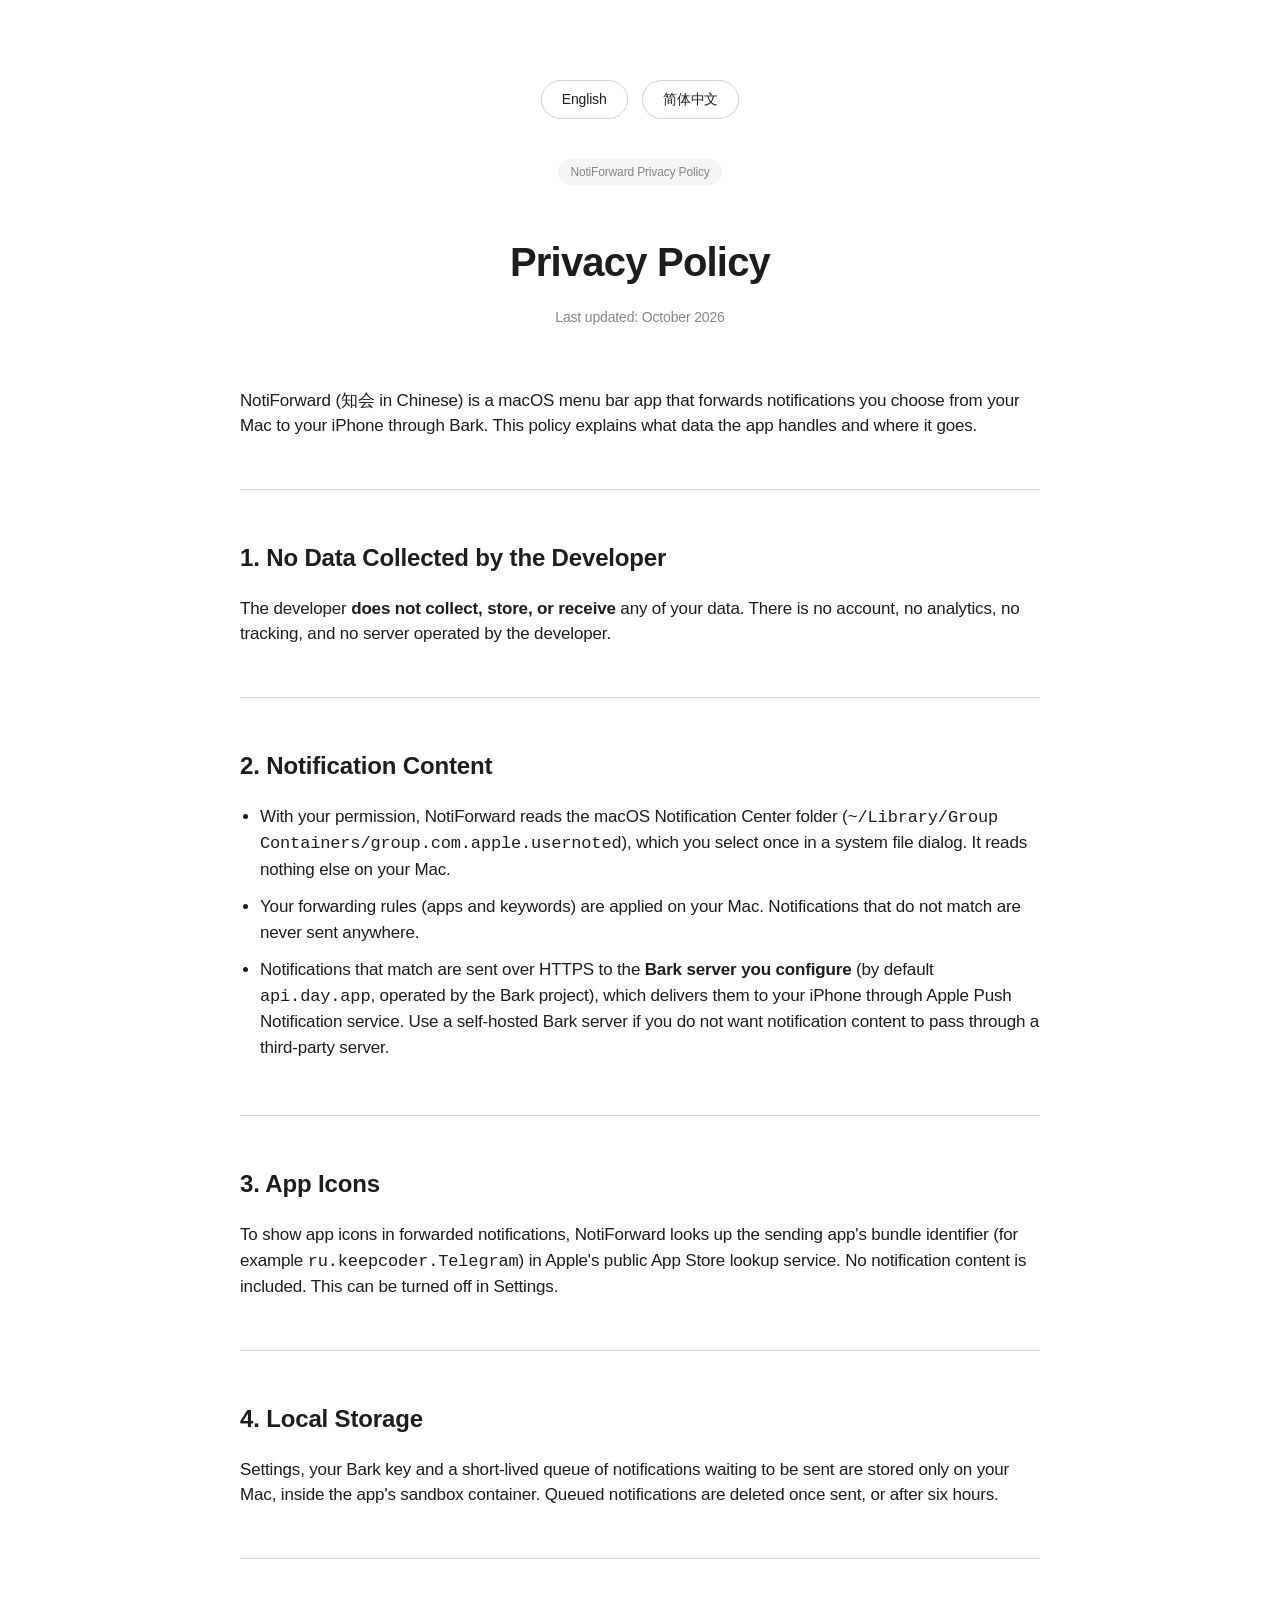
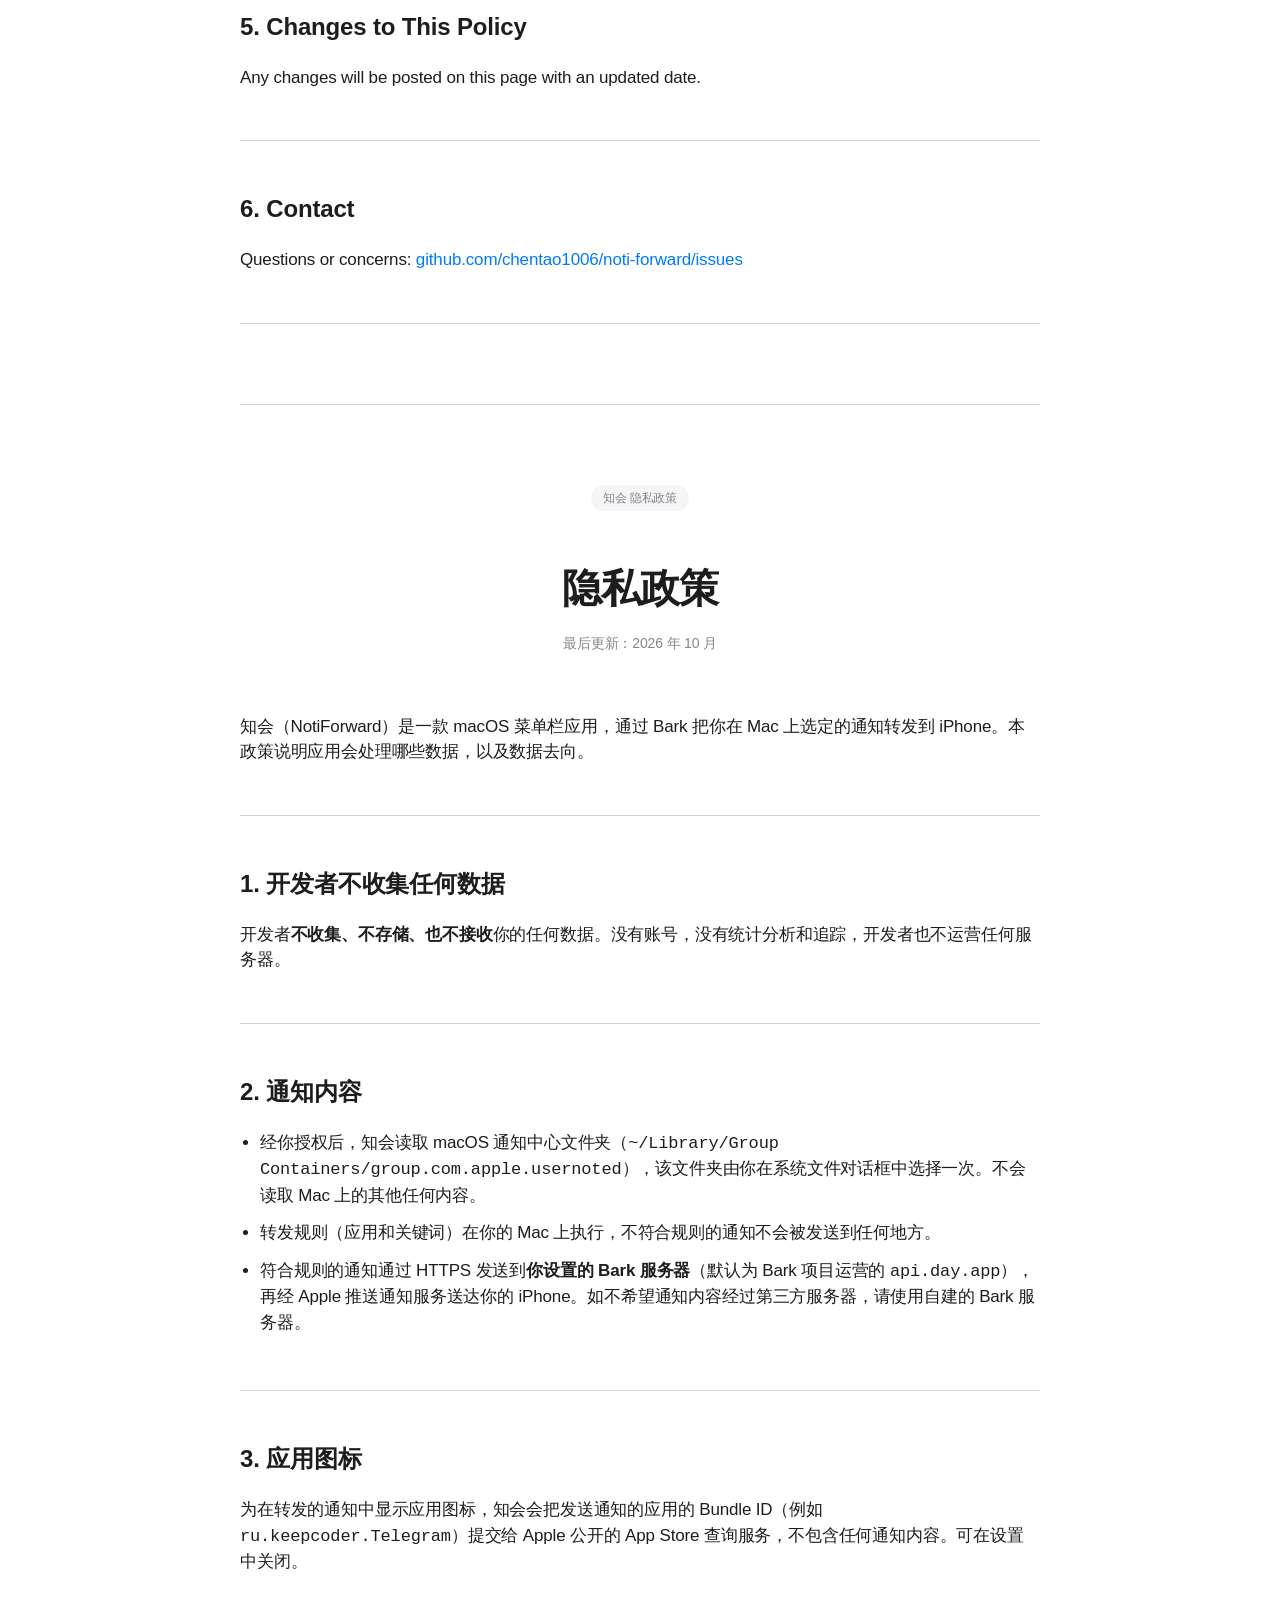
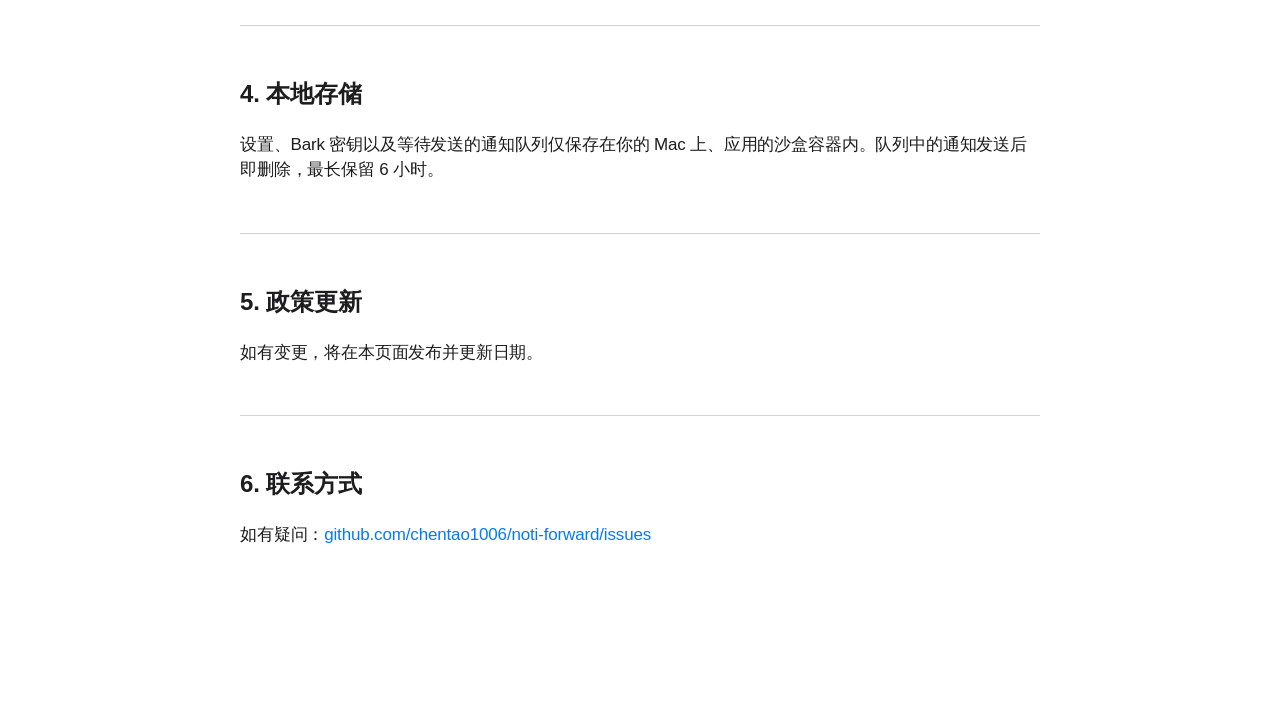
==== privacy.html @ 1ec659e2 "first commit" ====
<!DOCTYPE html>
<html lang="en">
<head>
    <meta charset="UTF-8">
    <meta name="viewport" content="width=device-width, initial-scale=1.0">
    <title>Privacy Policy - NotiForward</title>
    <style>
        :root {
            --primary-color: #007AFF;
            --text-main: #1D1D1F;
            --text-secondary: #86868B;
            --bg-color: #FFFFFF;
            --section-bg: #F5F5F7;
            --border-color: #D2D2D7;
        }

        @media (prefers-color-scheme: dark) {
            :root {
                --primary-color: #0A84FF;
                --text-main: #F5F5F7;
                --text-secondary: #86868B;
                --bg-color: #000000;
                --section-bg: #1C1C1E;
                --border-color: #38383A;
            }
        }

        body {
            font-family: -apple-system, BlinkMacSystemFont, "SF Pro Text", "SF Pro Icons", "Helvetica Neue", Helvetica, Arial, sans-serif;
            line-height: 1.5;
            letter-spacing: -0.01em;
            margin: 0;
            padding: 0;
            color: var(--text-main);
            background-color: var(--bg-color);
            -webkit-font-smoothing: antialiased;
        }

        .container {
            max-width: 800px;
            margin: 0 auto;
            padding: 80px 40px;
        }

        header {
            margin-bottom: 60px;
            text-align: center;
        }

        h1 {
            font-size: 40px;
            font-weight: 700;
            margin-bottom: 15px;
            letter-spacing: -0.02em;
        }

        .last-updated {
            font-size: 14px;
            color: var(--text-secondary);
            margin-bottom: 40px;
        }

        h2 {
            font-size: 24px;
            font-weight: 600;
            margin-top: 40px;
            margin-bottom: 20px;
            color: var(--text-main);
        }

        p {
            margin-bottom: 20px;
            font-size: 17px;
        }

        ul {
            margin-bottom: 25px;
            padding-left: 20px;
        }

        li {
            margin-bottom: 12px;
            font-size: 17px;
        }

        .badge {
            display: inline-block;
            padding: 4px 12px;
            background-color: var(--section-bg);
            border-radius: 20px;
            font-size: 12px;
            font-weight: 500;
            margin-bottom: 20px;
            color: var(--text-secondary);
        }

        .section {
            margin-bottom: 50px;
            padding-bottom: 30px;
            border-bottom: 1px solid var(--border-color);
        }

        .section:last-child {
            border-bottom: none;
        }

        a {
            color: var(--primary-color);
            text-decoration: none;
        }

        a:hover {
            text-decoration: underline;
        }

        .language-switcher {
            text-align: center;
            margin-bottom: 40px;
        }

        .btn-lang {
            display: inline-block;
            padding: 8px 20px;
            border: 1px solid var(--border-color);
            border-radius: 20px;
            font-size: 14px;
            margin: 0 5px;
            cursor: pointer;
            color: var(--text-main);
            background: transparent;
            transition: all 0.2s ease;
        }

        .btn-lang:hover {
            background-color: var(--section-bg);
        }

        .footer {
            margin-top: 100px;
            padding-bottom: 60px;
            text-align: center;
            color: var(--text-secondary);
            font-size: 14px;
        }

        hr {
            border: 0;
            height: 1px;
            background-color: var(--border-color);
            margin: 80px 0;
        }

        @media (max-width: 600px) {
            .container {
                padding: 40px 24px;
            }
            h1 {
                font-size: 32px;
            }
        }
    </style>
</head>
<body>

<div class="container">
    <div class="language-switcher">
        <a href="#en" class="btn-lang">English</a>
        <a href="#zh" class="btn-lang">简体中文</a>
    </div>

    <header id="en">
        <div class="badge">NotiForward Privacy Policy</div>
        <h1>Privacy Policy</h1>
        <p class="last-updated">Last updated: October 2026</p>
    </header>

    <div class="section">
        <p>
            NotiForward (知会 in Chinese) is a macOS menu bar app that forwards notifications you choose from your Mac to your iPhone through Bark. This policy explains what data the app handles and where it goes.
        </p>
    </div>

    <div class="section">
        <h2>1. No Data Collected by the Developer</h2>
        <p>The developer <strong>does not collect, store, or receive</strong> any of your data. There is no account, no analytics, no tracking, and no server operated by the developer.</p>
    </div>
    <div class="section">
        <h2>2. Notification Content</h2>
        <ul>
            <li>With your permission, NotiForward reads the macOS Notification Center folder (<code>~/Library/Group Containers/group.com.apple.usernoted</code>), which you select once in a system file dialog. It reads nothing else on your Mac.</li>
            <li>Your forwarding rules (apps and keywords) are applied on your Mac. Notifications that do not match are never sent anywhere.</li>
            <li>Notifications that match are sent over HTTPS to the <strong>Bark server you configure</strong> (by default <code>api.day.app</code>, operated by the Bark project), which delivers them to your iPhone through Apple Push Notification service. Use a self-hosted Bark server if you do not want notification content to pass through a third-party server.</li>
        </ul>
    </div>
    <div class="section">
        <h2>3. App Icons</h2>
        <p>To show app icons in forwarded notifications, NotiForward looks up the sending app's bundle identifier (for example <code>ru.keepcoder.Telegram</code>) in Apple's public App Store lookup service. No notification content is included. This can be turned off in Settings.</p>
    </div>
    <div class="section">
        <h2>4. Local Storage</h2>
        <p>Settings, your Bark key and a short-lived queue of notifications waiting to be sent are stored only on your Mac, inside the app's sandbox container. Queued notifications are deleted once sent, or after six hours.</p>
    </div>
    <div class="section">
        <h2>5. Changes to This Policy</h2>
        <p>Any changes will be posted on this page with an updated date.</p>
    </div>
    <div class="section">
        <h2>6. Contact</h2>
        <p>Questions or concerns: <a href="https://github.com/chentao1006/noti-forward/issues">github.com/chentao1006/noti-forward/issues</a></p>
    </div>

    <hr>

    <header id="zh">
        <div class="badge">知会 隐私政策</div>
        <h1>隐私政策</h1>
        <p class="last-updated">最后更新：2026 年 10 月</p>
    </header>

    <div class="section">
        <p>知会（NotiForward）是一款 macOS 菜单栏应用，通过 Bark 把你在 Mac 上选定的通知转发到 iPhone。本政策说明应用会处理哪些数据，以及数据去向。</p>
    </div>

    <div class="section">
        <h2>1. 开发者不收集任何数据</h2>
        <p>开发者<strong>不收集、不存储、也不接收</strong>你的任何数据。没有账号，没有统计分析和追踪，开发者也不运营任何服务器。</p>
    </div>
    <div class="section">
        <h2>2. 通知内容</h2>
        <ul>
            <li>经你授权后，知会读取 macOS 通知中心文件夹（<code>~/Library/Group Containers/group.com.apple.usernoted</code>），该文件夹由你在系统文件对话框中选择一次。不会读取 Mac 上的其他任何内容。</li>
            <li>转发规则（应用和关键词）在你的 Mac 上执行，不符合规则的通知不会被发送到任何地方。</li>
            <li>符合规则的通知通过 HTTPS 发送到<strong>你设置的 Bark 服务器</strong>（默认为 Bark 项目运营的 <code>api.day.app</code>），再经 Apple 推送通知服务送达你的 iPhone。如不希望通知内容经过第三方服务器，请使用自建的 Bark 服务器。</li>
        </ul>
    </div>
    <div class="section">
        <h2>3. 应用图标</h2>
        <p>为在转发的通知中显示应用图标，知会会把发送通知的应用的 Bundle ID（例如 <code>ru.keepcoder.Telegram</code>）提交给 Apple 公开的 App Store 查询服务，不包含任何通知内容。可在设置中关闭。</p>
    </div>
    <div class="section">
        <h2>4. 本地存储</h2>
        <p>设置、Bark 密钥以及等待发送的通知队列仅保存在你的 Mac 上、应用的沙盒容器内。队列中的通知发送后即删除，最长保留 6 小时。</p>
    </div>
    <div class="section">
        <h2>5. 政策更新</h2>
        <p>如有变更，将在本页面发布并更新日期。</p>
    </div>
    <div class="section">
        <h2>6. 联系方式</h2>
        <p>如有疑问：<a href="https://github.com/chentao1006/noti-forward/issues">github.com/chentao1006/noti-forward/issues</a></p>
    </div>
</div>

</body>
</html>
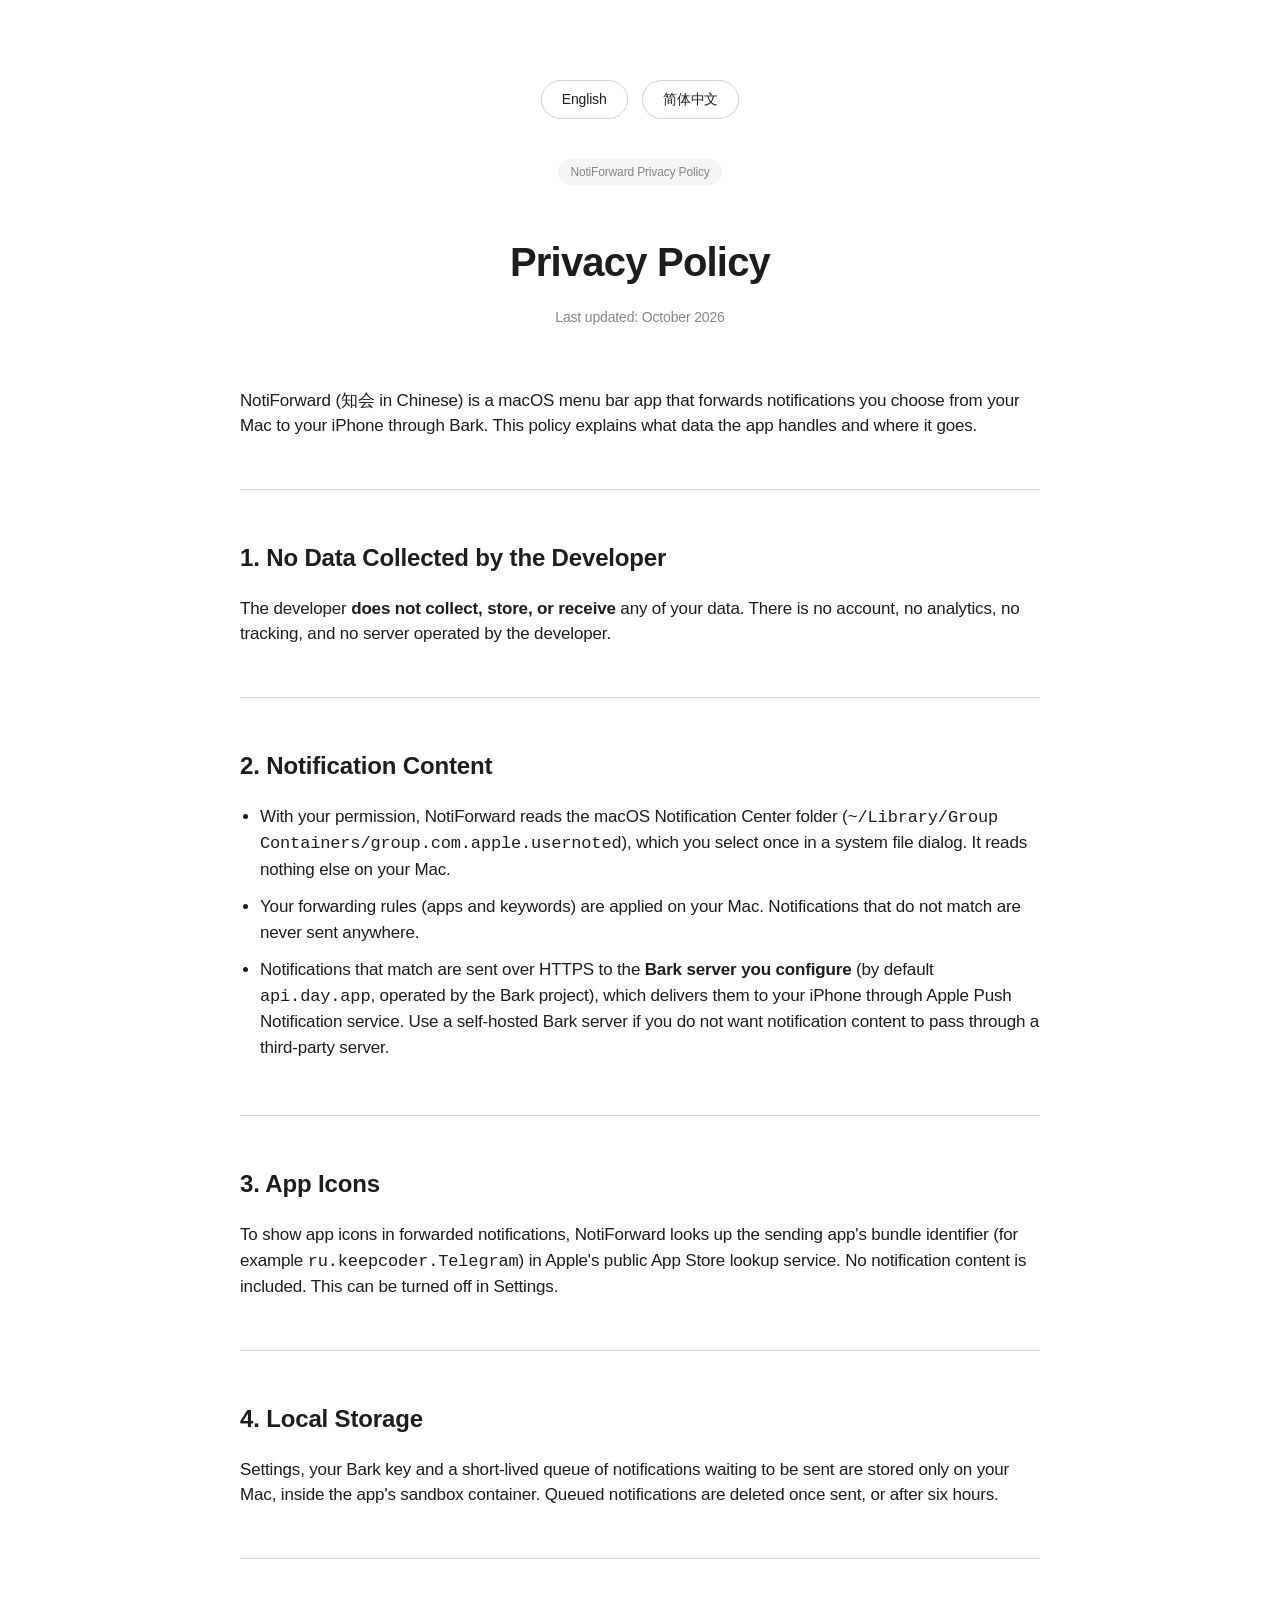
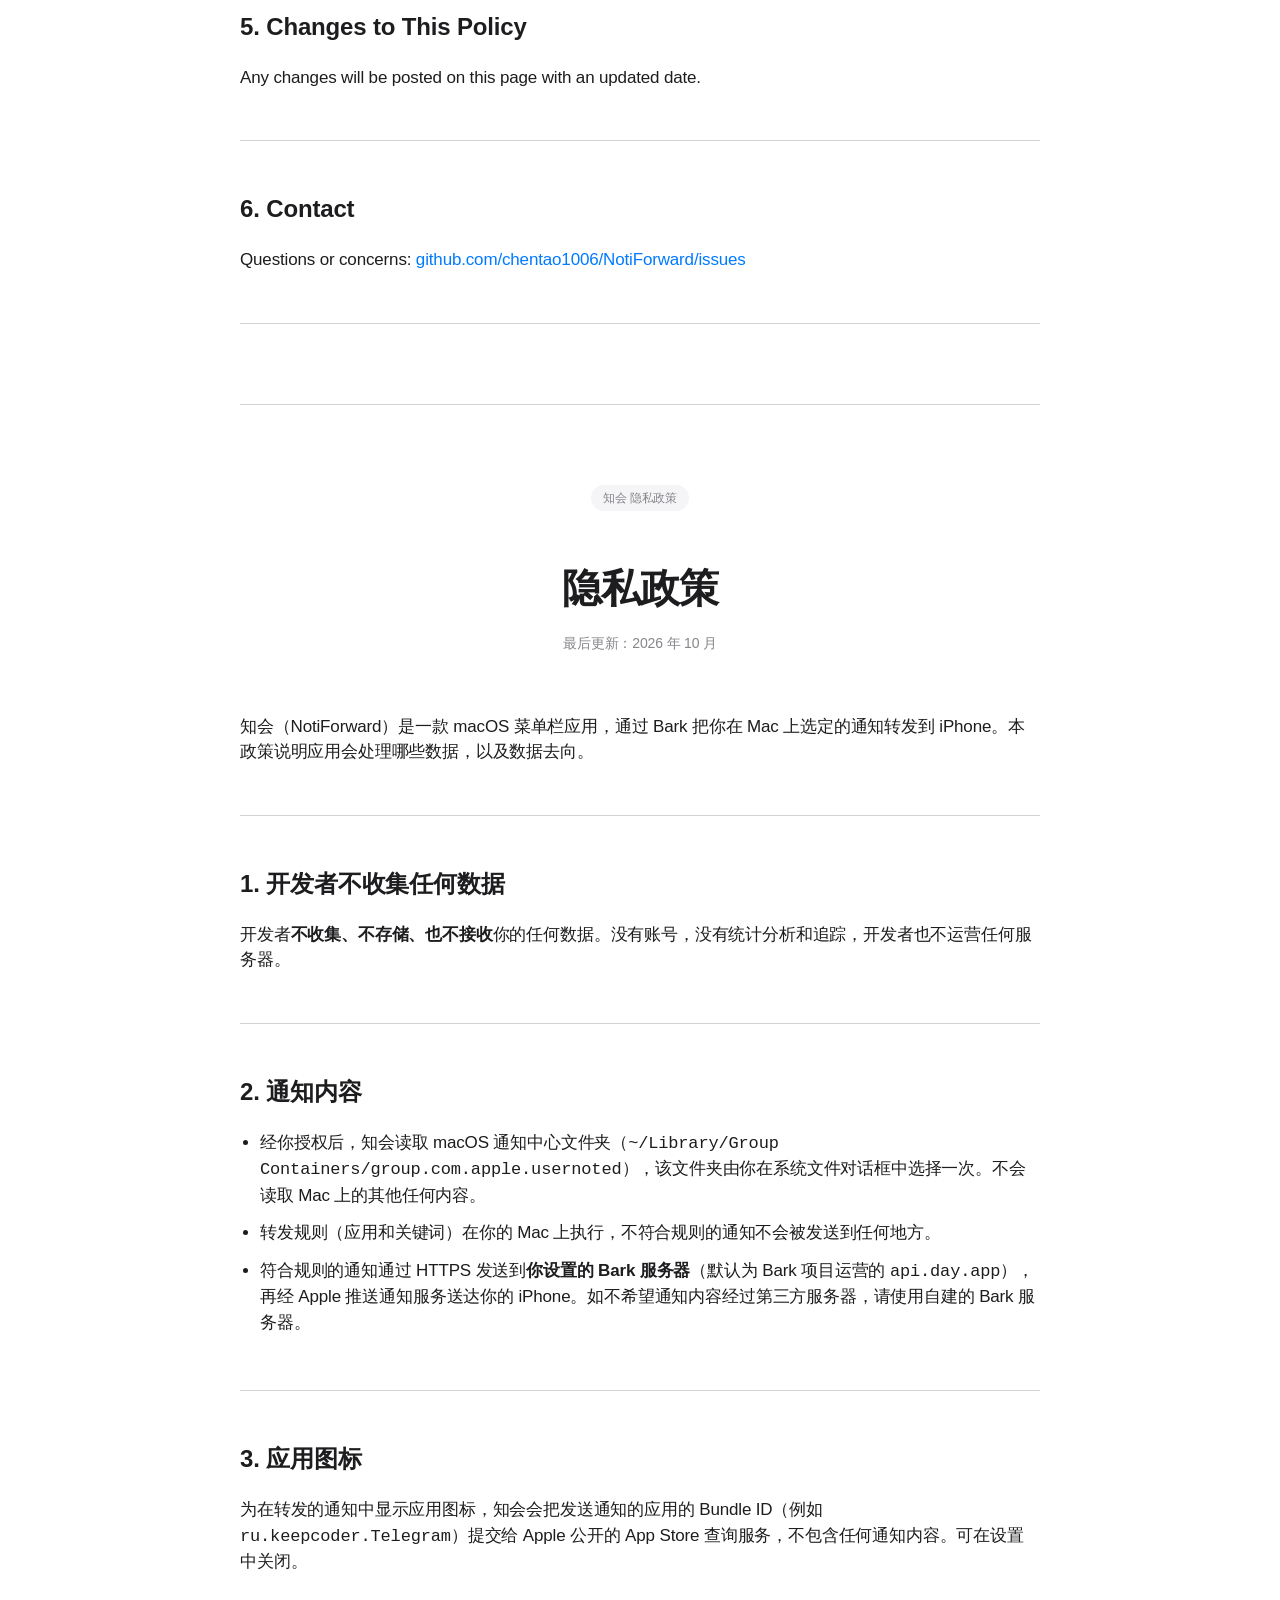
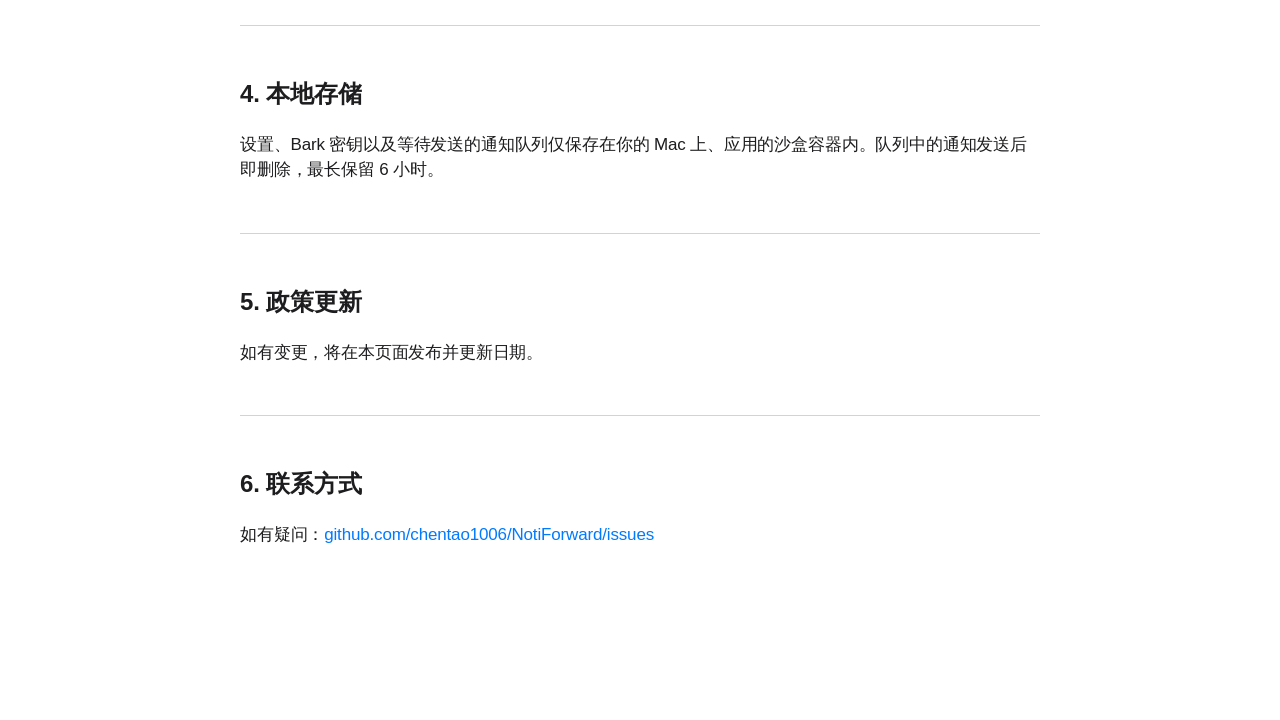
==== commit 40251430: "Add website, Homebrew release script and updated README Co-Authored-By: Claude Opus 5.5 <noreply@ant" ====
--- a/privacy.html
+++ b/privacy.html
@@ -206,7 +206,7 @@
     </div>
     <div class="section">
         <h2>6. Contact</h2>
-        <p>Questions or concerns: <a href="https://github.com/chentao1006/noti-forward/issues">github.com/chentao1006/noti-forward/issues</a></p>
+        <p>Questions or concerns: <a href="https://github.com/chentao1006/NotiForward/issues">github.com/chentao1006/NotiForward/issues</a></p>
     </div>
 
     <hr>
@@ -247,7 +247,7 @@
     </div>
     <div class="section">
         <h2>6. 联系方式</h2>
-        <p>如有疑问：<a href="https://github.com/chentao1006/noti-forward/issues">github.com/chentao1006/noti-forward/issues</a></p>
+        <p>如有疑问：<a href="https://github.com/chentao1006/NotiForward/issues">github.com/chentao1006/NotiForward/issues</a></p>
     </div>
 </div>
 
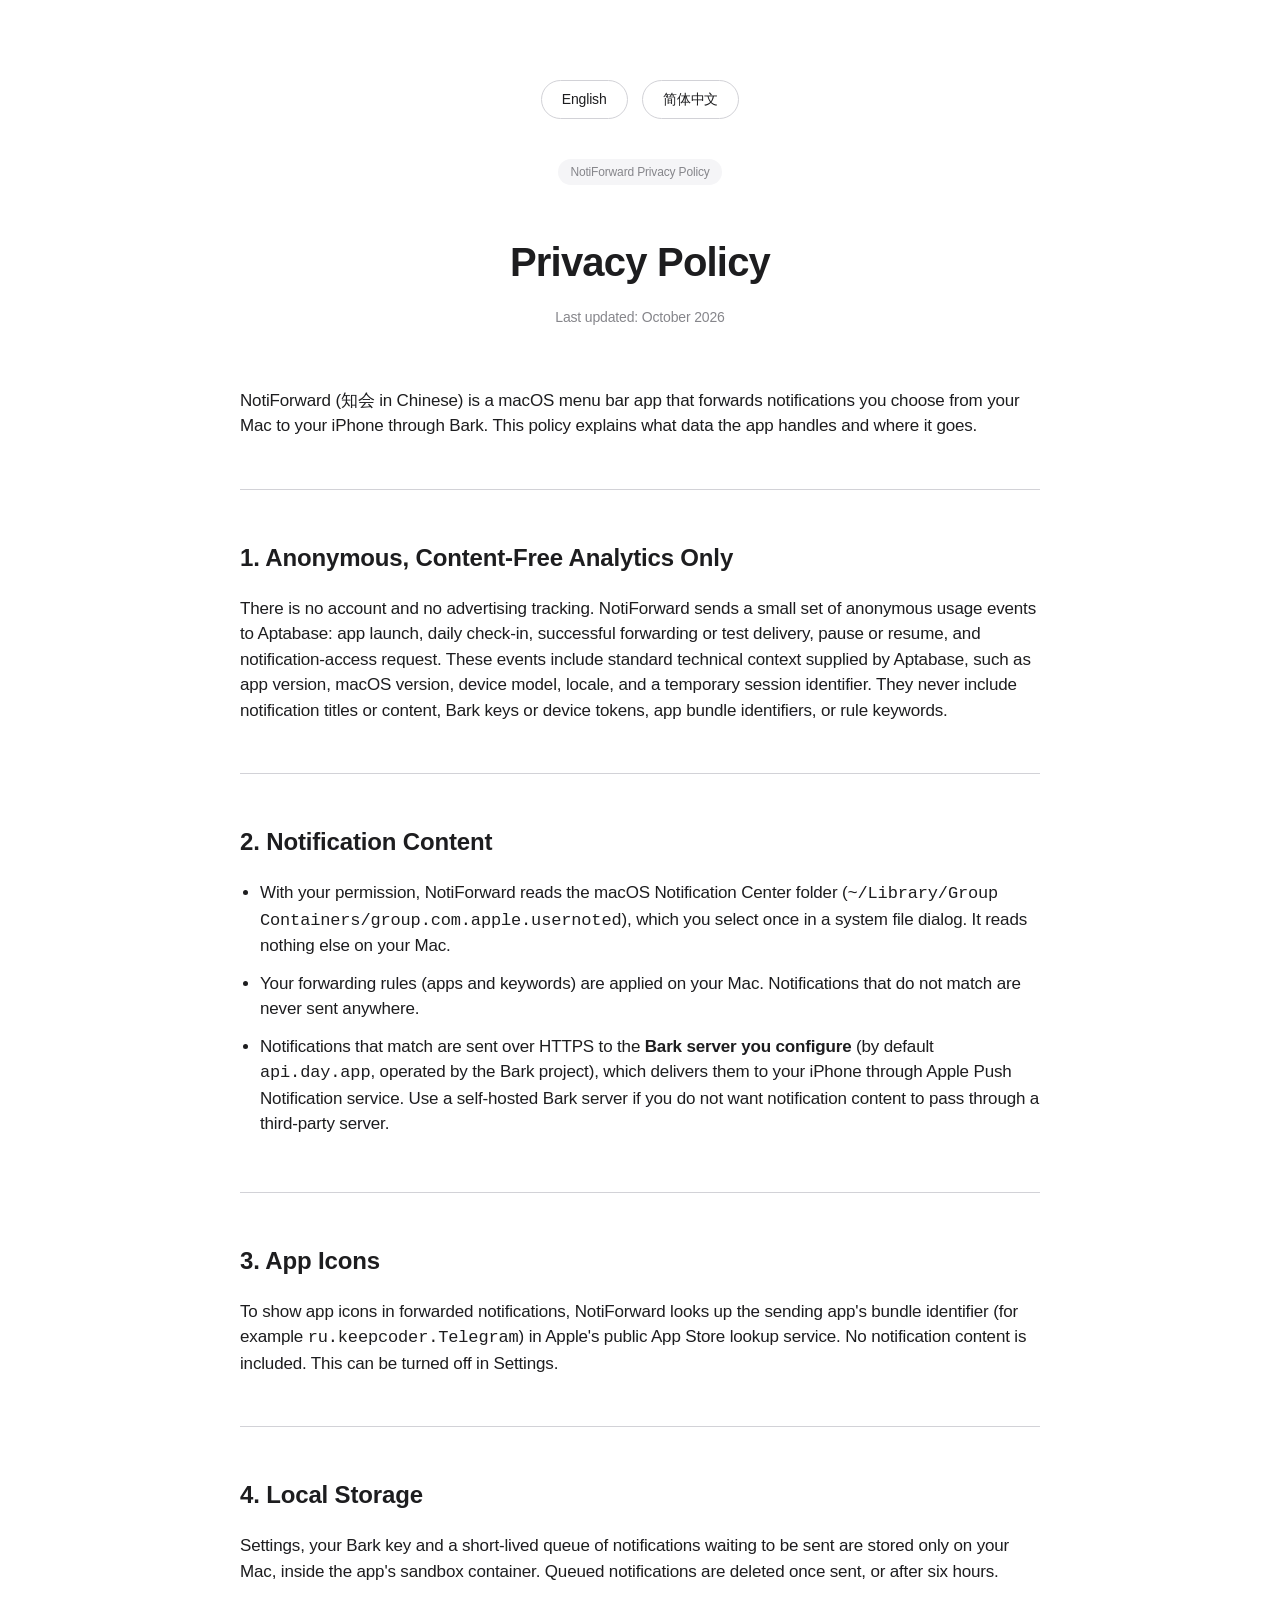
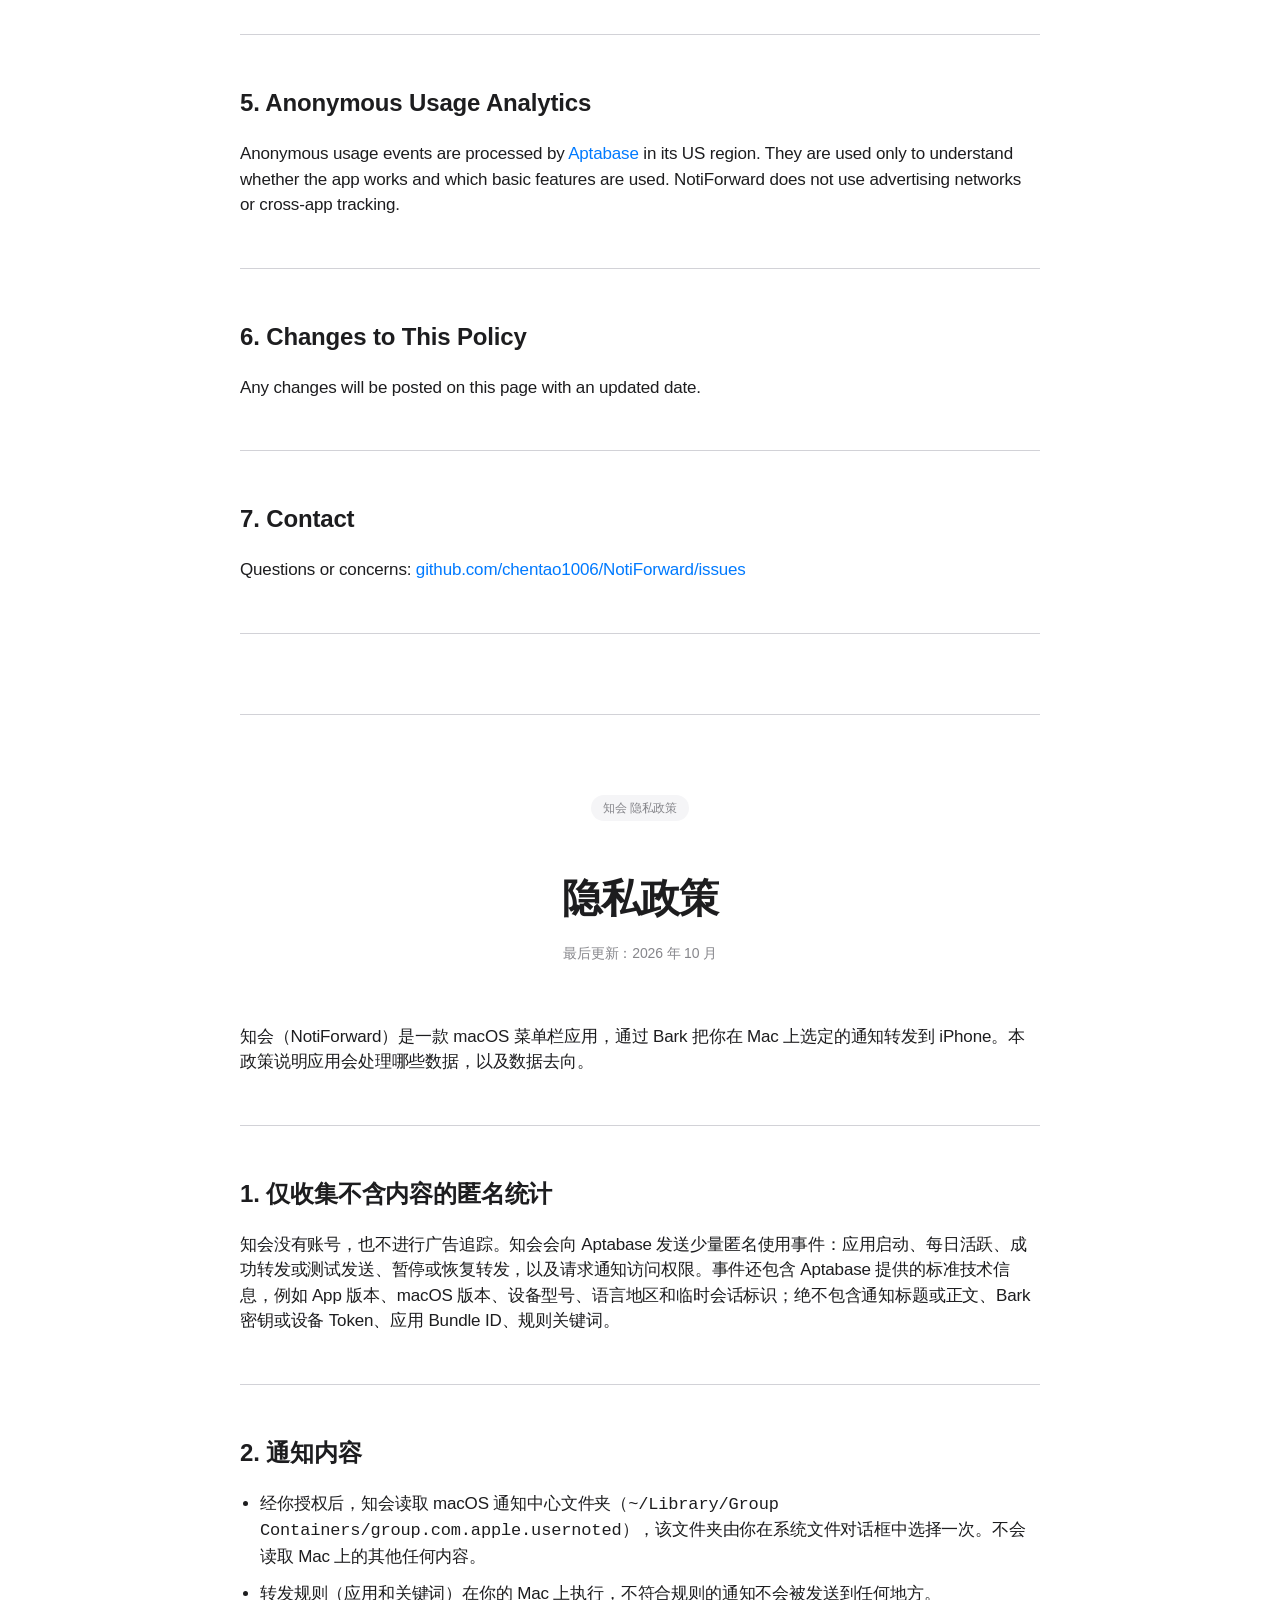
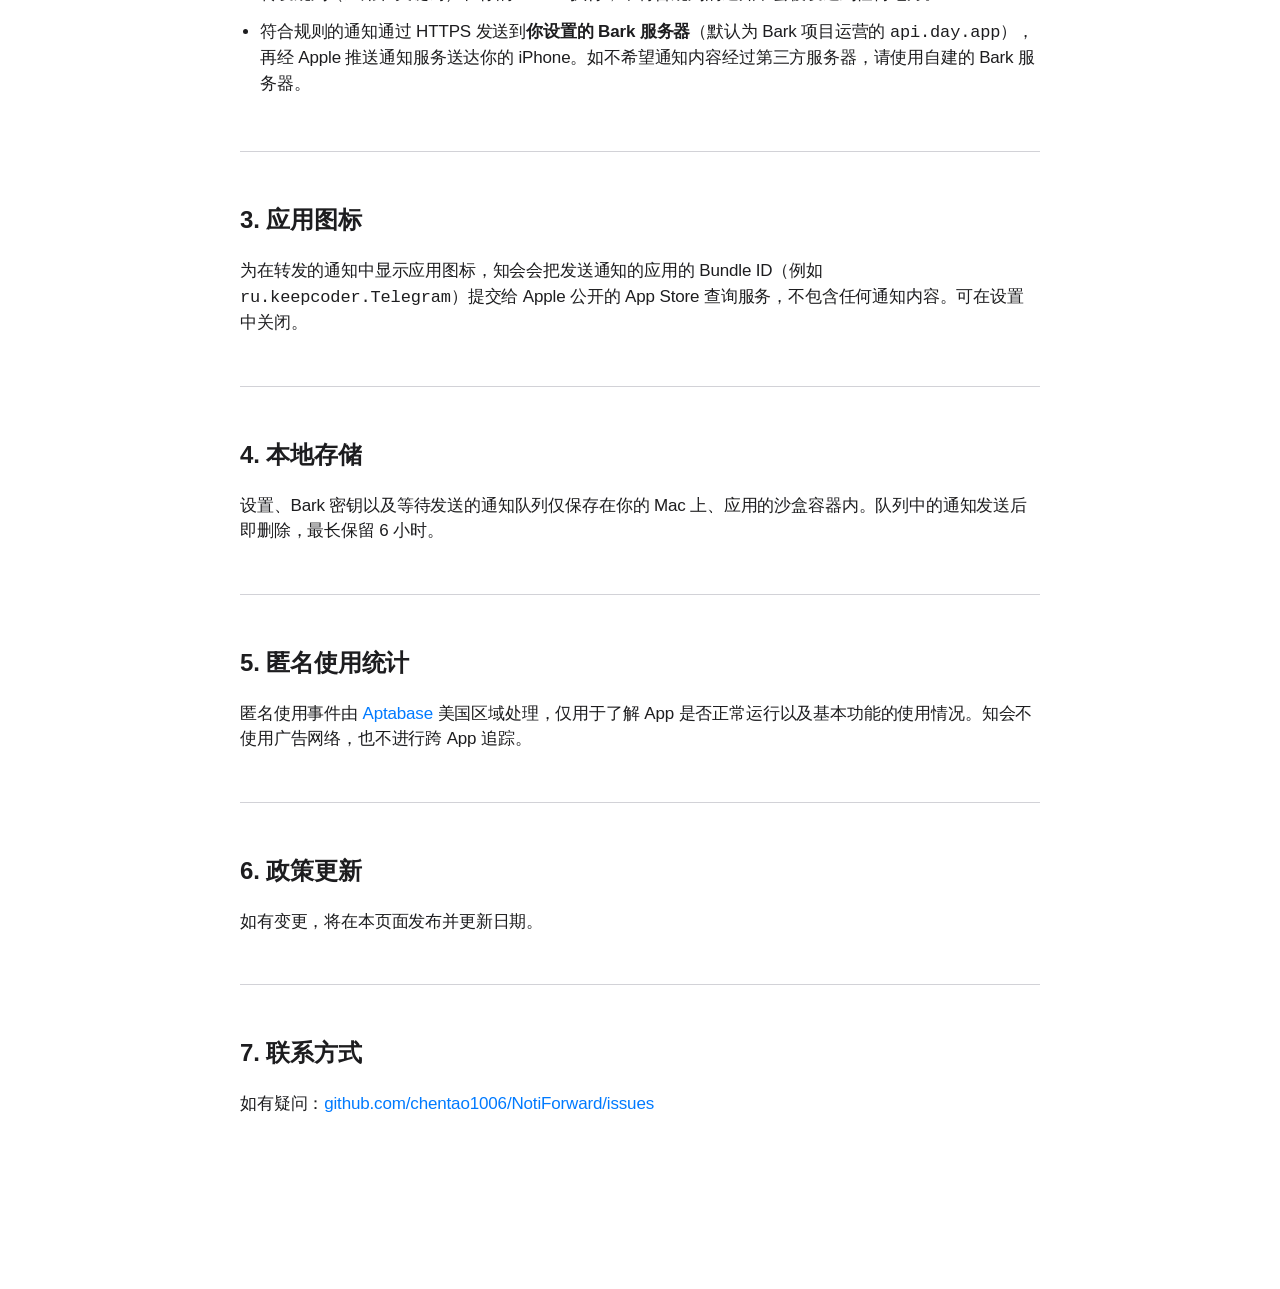
==== commit 152f8c80: "chore: release version 1.1.1 build 6" ====
--- a/privacy.html
+++ b/privacy.html
@@ -181,8 +181,8 @@
     </div>
 
     <div class="section">
-        <h2>1. No Data Collected by the Developer</h2>
-        <p>The developer <strong>does not collect, store, or receive</strong> any of your data. There is no account, no analytics, no tracking, and no server operated by the developer.</p>
+        <h2>1. Anonymous, Content-Free Analytics Only</h2>
+        <p>There is no account and no advertising tracking. NotiForward sends a small set of anonymous usage events to Aptabase: app launch, daily check-in, successful forwarding or test delivery, pause or resume, and notification-access request. These events include standard technical context supplied by Aptabase, such as app version, macOS version, device model, locale, and a temporary session identifier. They never include notification titles or content, Bark keys or device tokens, app bundle identifiers, or rule keywords.</p>
     </div>
     <div class="section">
         <h2>2. Notification Content</h2>
@@ -201,11 +201,15 @@
         <p>Settings, your Bark key and a short-lived queue of notifications waiting to be sent are stored only on your Mac, inside the app's sandbox container. Queued notifications are deleted once sent, or after six hours.</p>
     </div>
     <div class="section">
-        <h2>5. Changes to This Policy</h2>
+        <h2>5. Anonymous Usage Analytics</h2>
+        <p>Anonymous usage events are processed by <a href="https://aptabase.com/legal/privacy">Aptabase</a> in its US region. They are used only to understand whether the app works and which basic features are used. NotiForward does not use advertising networks or cross-app tracking.</p>
+    </div>
+    <div class="section">
+        <h2>6. Changes to This Policy</h2>
         <p>Any changes will be posted on this page with an updated date.</p>
     </div>
     <div class="section">
-        <h2>6. Contact</h2>
+        <h2>7. Contact</h2>
         <p>Questions or concerns: <a href="https://github.com/chentao1006/NotiForward/issues">github.com/chentao1006/NotiForward/issues</a></p>
     </div>
 
@@ -222,8 +226,8 @@
     </div>
 
     <div class="section">
-        <h2>1. 开发者不收集任何数据</h2>
-        <p>开发者<strong>不收集、不存储、也不接收</strong>你的任何数据。没有账号，没有统计分析和追踪，开发者也不运营任何服务器。</p>
+        <h2>1. 仅收集不含内容的匿名统计</h2>
+        <p>知会没有账号，也不进行广告追踪。知会会向 Aptabase 发送少量匿名使用事件：应用启动、每日活跃、成功转发或测试发送、暂停或恢复转发，以及请求通知访问权限。事件还包含 Aptabase 提供的标准技术信息，例如 App 版本、macOS 版本、设备型号、语言地区和临时会话标识；绝不包含通知标题或正文、Bark 密钥或设备 Token、应用 Bundle ID、规则关键词。</p>
     </div>
     <div class="section">
         <h2>2. 通知内容</h2>
@@ -242,11 +246,15 @@
         <p>设置、Bark 密钥以及等待发送的通知队列仅保存在你的 Mac 上、应用的沙盒容器内。队列中的通知发送后即删除，最长保留 6 小时。</p>
     </div>
     <div class="section">
-        <h2>5. 政策更新</h2>
+        <h2>5. 匿名使用统计</h2>
+        <p>匿名使用事件由 <a href="https://aptabase.com/legal/privacy">Aptabase</a> 美国区域处理，仅用于了解 App 是否正常运行以及基本功能的使用情况。知会不使用广告网络，也不进行跨 App 追踪。</p>
+    </div>
+    <div class="section">
+        <h2>6. 政策更新</h2>
         <p>如有变更，将在本页面发布并更新日期。</p>
     </div>
     <div class="section">
-        <h2>6. 联系方式</h2>
+        <h2>7. 联系方式</h2>
         <p>如有疑问：<a href="https://github.com/chentao1006/NotiForward/issues">github.com/chentao1006/NotiForward/issues</a></p>
     </div>
 </div>
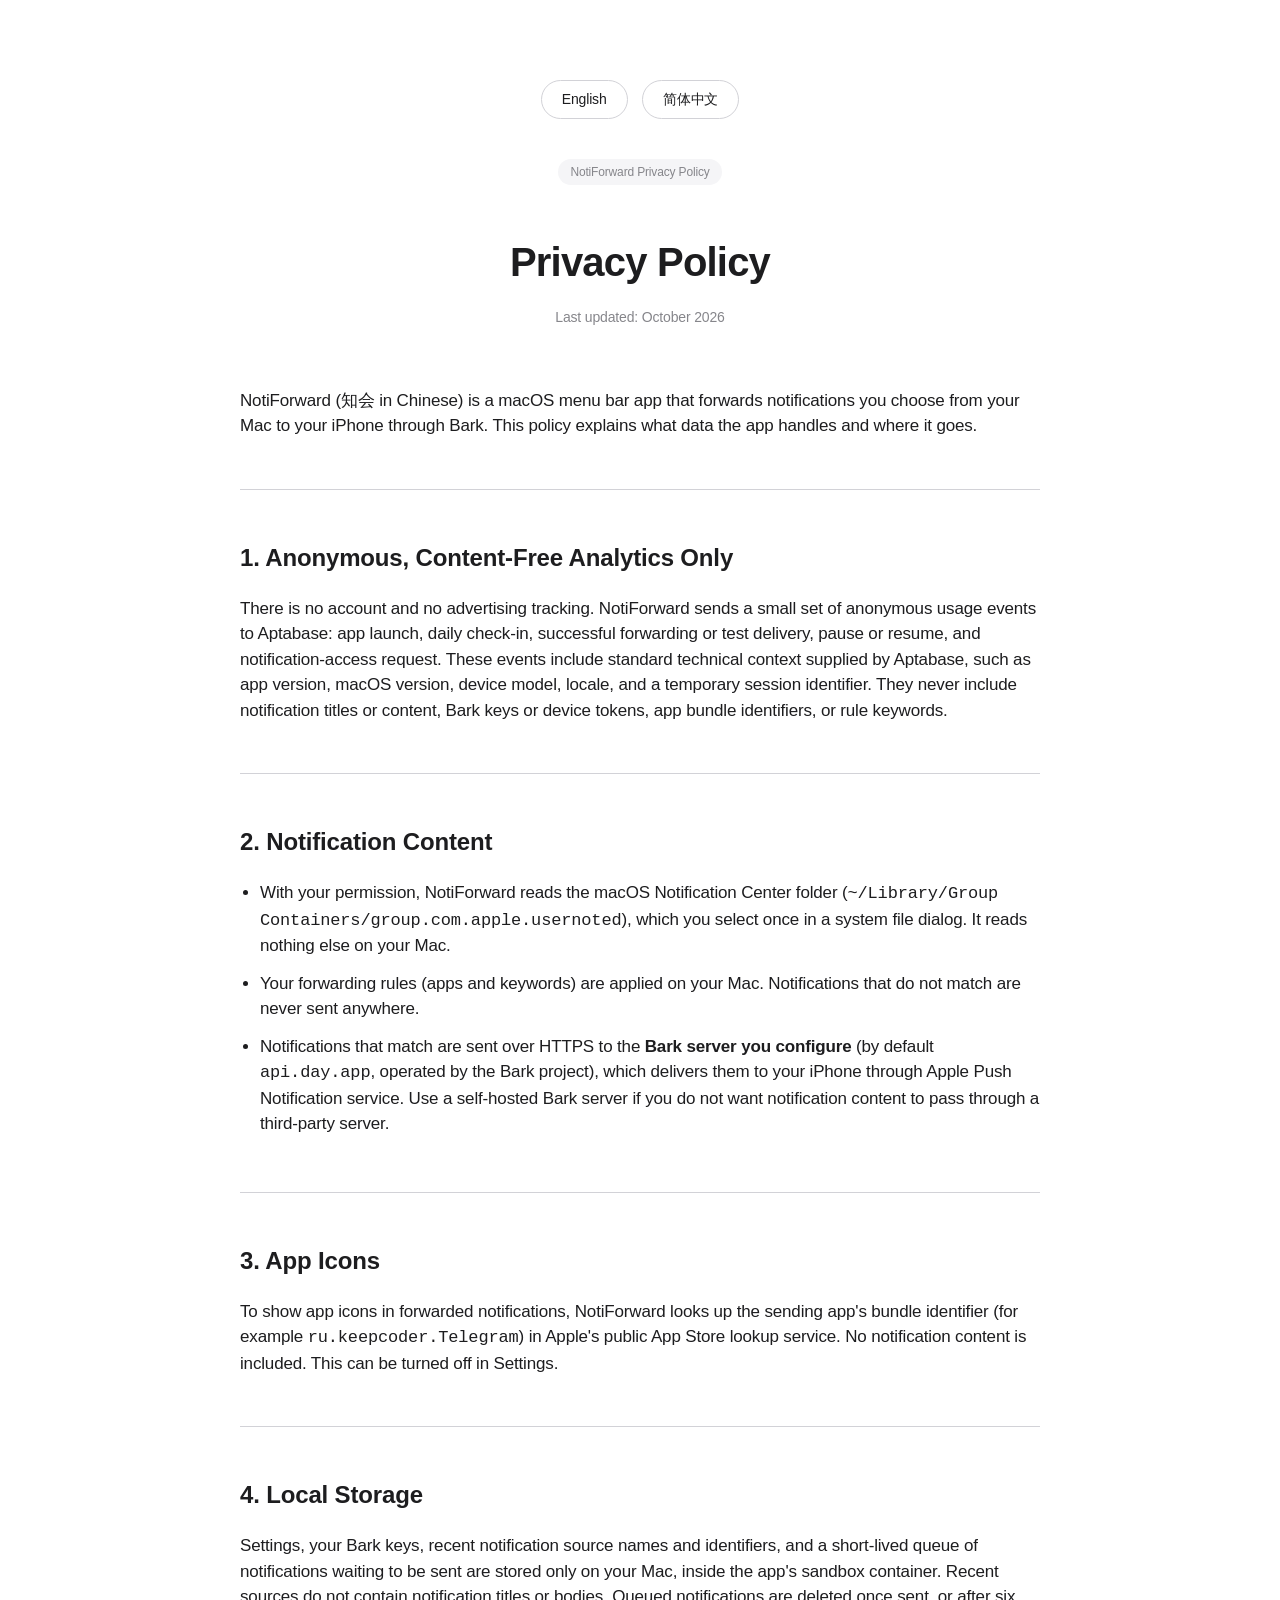
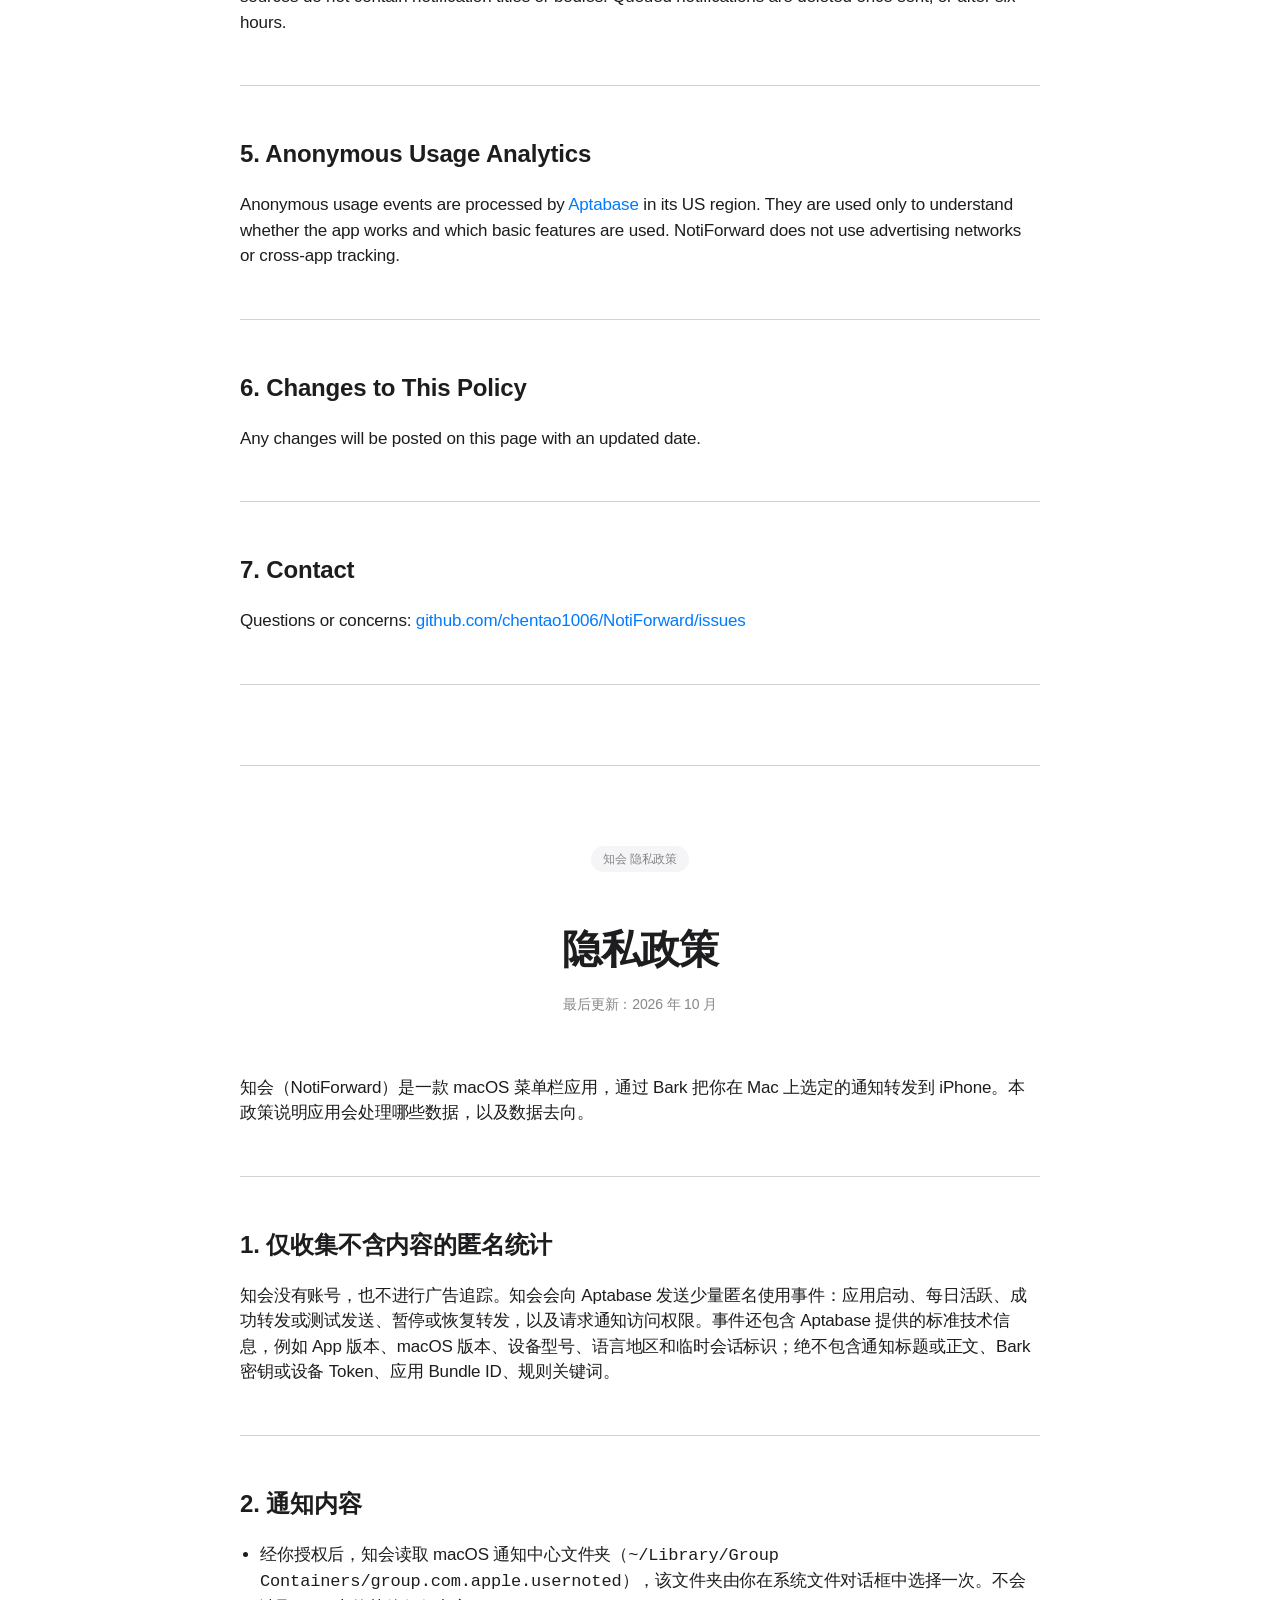
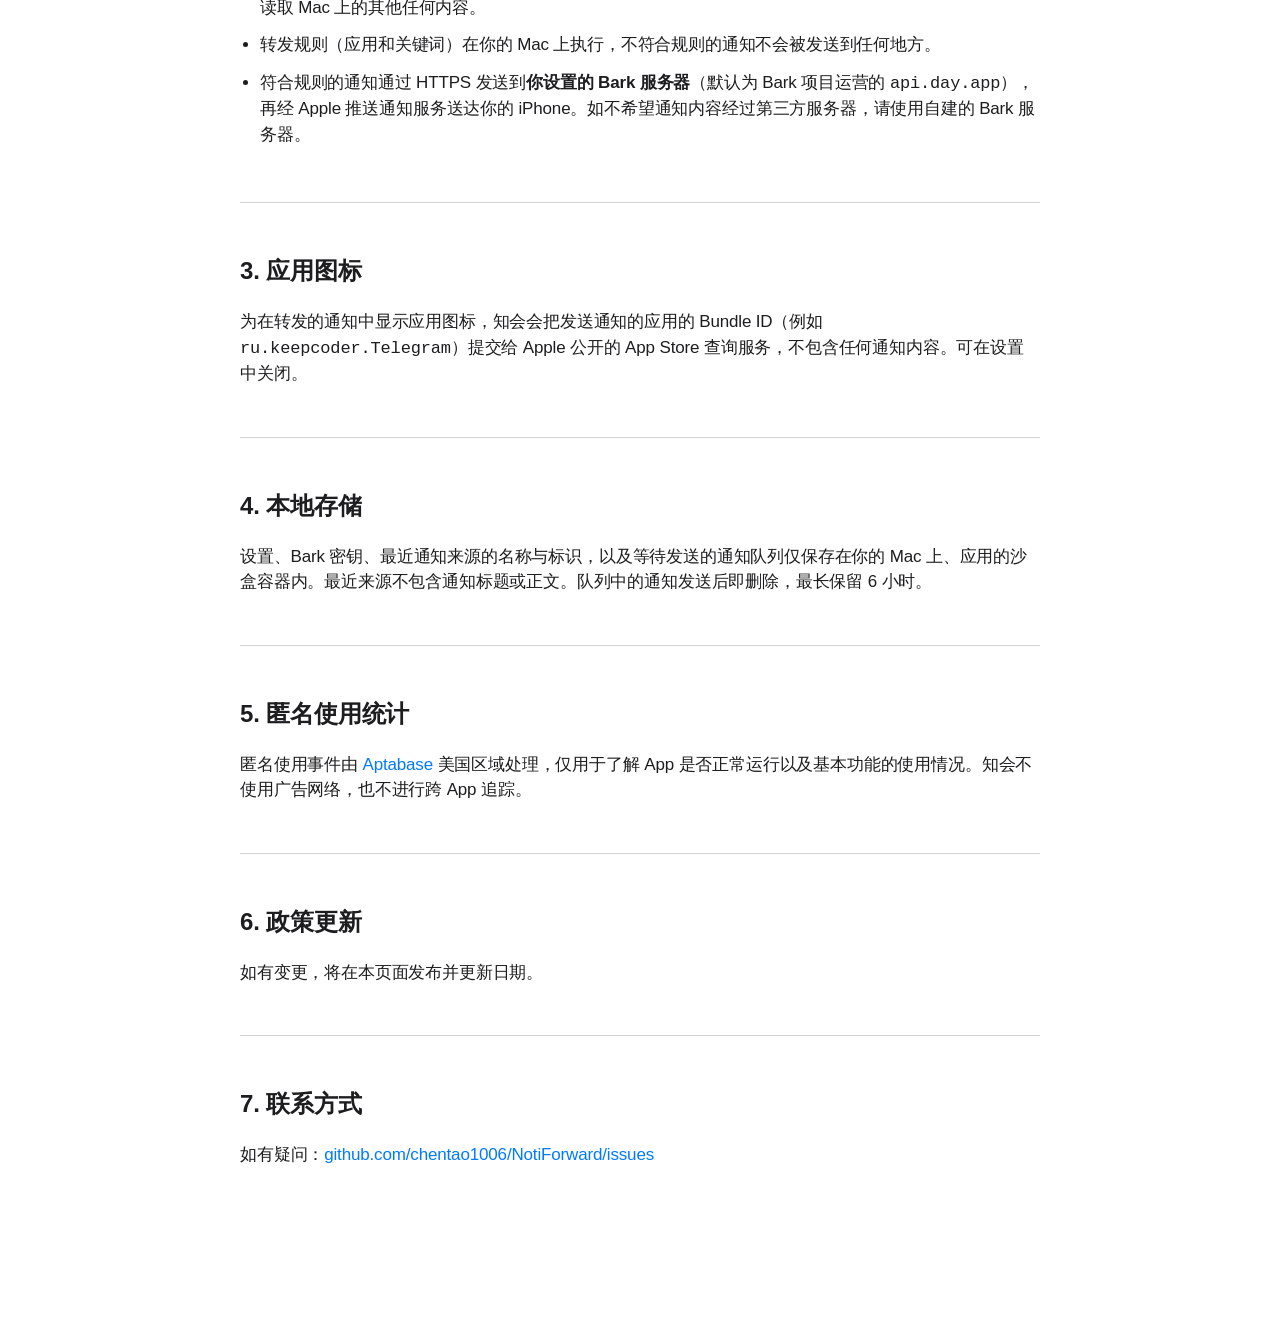
==== commit ef076070: "chore: release version 1.3.3 build 11" ====
--- a/privacy.html
+++ b/privacy.html
@@ -198,7 +198,7 @@
     </div>
     <div class="section">
         <h2>4. Local Storage</h2>
-        <p>Settings, your Bark key and a short-lived queue of notifications waiting to be sent are stored only on your Mac, inside the app's sandbox container. Queued notifications are deleted once sent, or after six hours.</p>
+        <p>Settings, your Bark keys, recent notification source names and identifiers, and a short-lived queue of notifications waiting to be sent are stored only on your Mac, inside the app's sandbox container. Recent sources do not contain notification titles or bodies. Queued notifications are deleted once sent, or after six hours.</p>
     </div>
     <div class="section">
         <h2>5. Anonymous Usage Analytics</h2>
@@ -243,7 +243,7 @@
     </div>
     <div class="section">
         <h2>4. 本地存储</h2>
-        <p>设置、Bark 密钥以及等待发送的通知队列仅保存在你的 Mac 上、应用的沙盒容器内。队列中的通知发送后即删除，最长保留 6 小时。</p>
+        <p>设置、Bark 密钥、最近通知来源的名称与标识，以及等待发送的通知队列仅保存在你的 Mac 上、应用的沙盒容器内。最近来源不包含通知标题或正文。队列中的通知发送后即删除，最长保留 6 小时。</p>
     </div>
     <div class="section">
         <h2>5. 匿名使用统计</h2>
